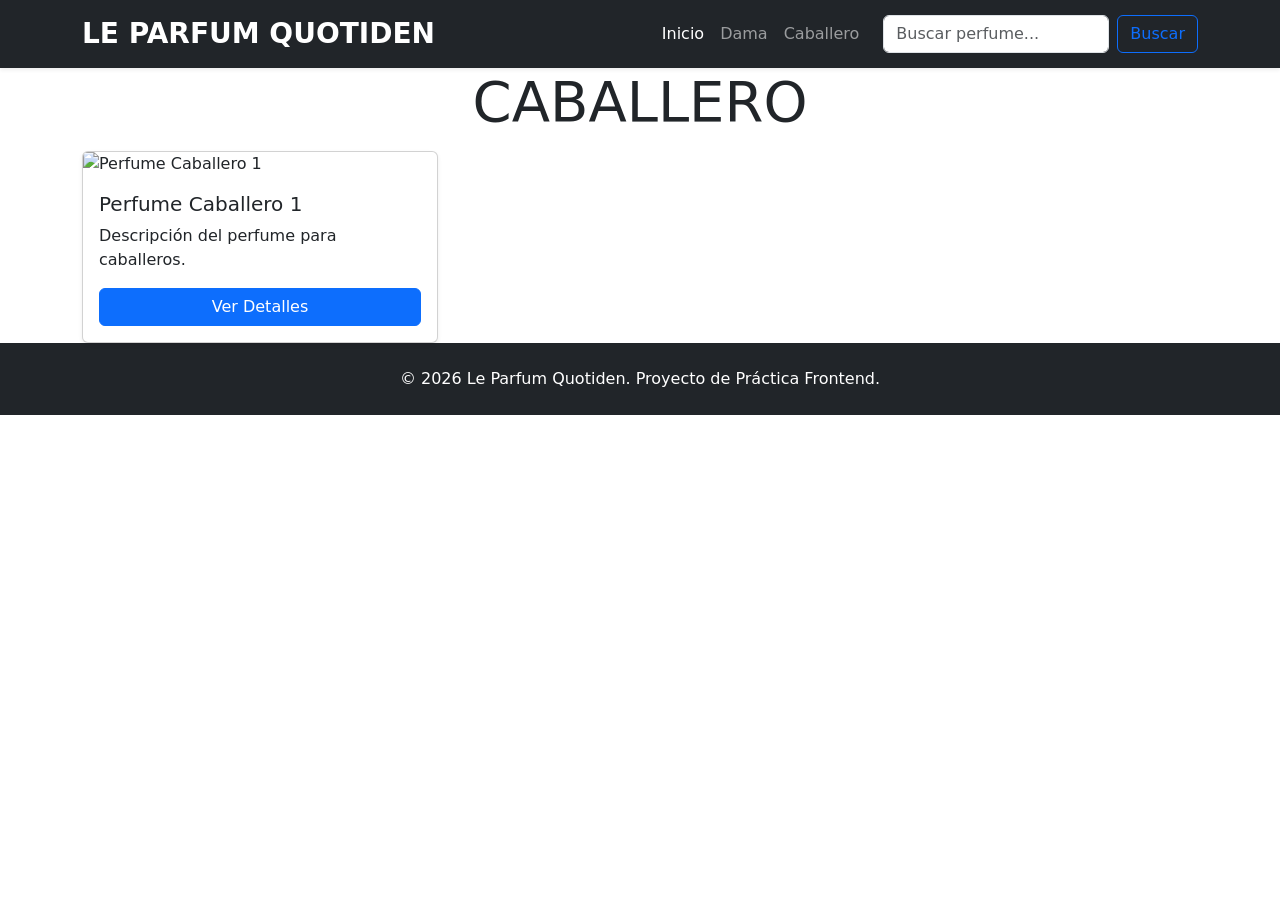
==== caballero.html @ 0f51bd33 "feature: Se agrega navegación en navbar y en tarjetas con páginas ejemplo" ====
<!DOCTYPE html>
<html lang="es">
<head>
    <meta charset="UTF-8">
    <meta name="viewport" content="width=device-width, initial-scale=1.0">
    <title>Le Parfum Quotiden</title>
    
    <link href="https://cdn.jsdelivr.net/npm/bootstrap@5.3.8/dist/css/bootstrap.min.css" rel="stylesheet" integrity="sha384-sRIl4kxILFvY47J16cr9ZwB07vP4J8+LH7qKQnuqkuIAvNWLzeN8tE5YBujZqJLB" crossorigin="anonymous">
    
    <link rel="stylesheet" href="./src/css/style.css">
</head>
<body>
    <header>
        <nav class="navbar navbar-expand-lg navbar-dark bg-dark shadow-sm">
            <div class="container">
                <a class="navbar-brand fw-bold fs-3" href="#">
                    LE PARFUM QUOTIDEN
                </a>

                <button class="navbar-toggler" type="button" data-bs-toggle="collapse" data-bs-target="#navbarPerfumes">
                    <span class="navbar-toggler-icon"></span>
                </button>

                <div class="collapse navbar-collapse" id="navbarPerfumes">
                    <ul class="navbar-nav ms-auto mb-2 mb-lg-0">
                        <li class="nav-item"><a class="nav-link active" href="#">Inicio</a></li>
                        <li class="nav-item"><a class="nav-link" href="./dama.html">Dama</a></li>
                        <li class="nav-item"><a class="nav-link" href="./caballero.html">Caballero</a></li>
                    </ul>
                    
                    <form class="d-flex ms-lg-3" role="search">
                        <input class="form-control me-2" type="search" placeholder="Buscar perfume..." aria-label="Search">
                        <button class="btn btn-outline-primary" type="submit">Buscar</button>
                    </form>
                </div>
            </div>
        </nav>
    </header>

    <main>
        <!-- Esta sección es para las tarjetas de perfumes para caballeros. -->
        <p class="display-4 text-center">CABALLERO</p>
        <div class="container">
            <div class="row g-4">
                <div class="col-md-4">
                    <div class="card h-100 shadow-sm">
                        <img src="https://images.unsplash.com/photo-1592945403244-b3fbafd7f539?q=80&w=400" class="card-img-top" alt="Perfume Caballero 1">
                        <div class="card-body d-flex flex-column">
                            <h5 class="card-title">Perfume Caballero 1</h5>
                            <p class="card-text">Descripción del perfume para caballeros.</p>
                            <a href="#" class="btn btn-primary mt-auto">Ver Detalles</a>
                        </div>
                    </div>
                </div>
            </div>
        </div>
    </main>

    <footer class="bg-dark text-white text-center py-4 mt-auto">
        <div></div>
        <div class="container">
            <p class="mb-0">&copy; 2026 Le Parfum Quotiden. Proyecto de Práctica Frontend.</p>
        </div>
    </footer>

    <script src="./node_modules/bootstrap/dist/js/bootstrap.bundle.min.js"></script>
    <script src="./main.js"></script>
</body>
</html>
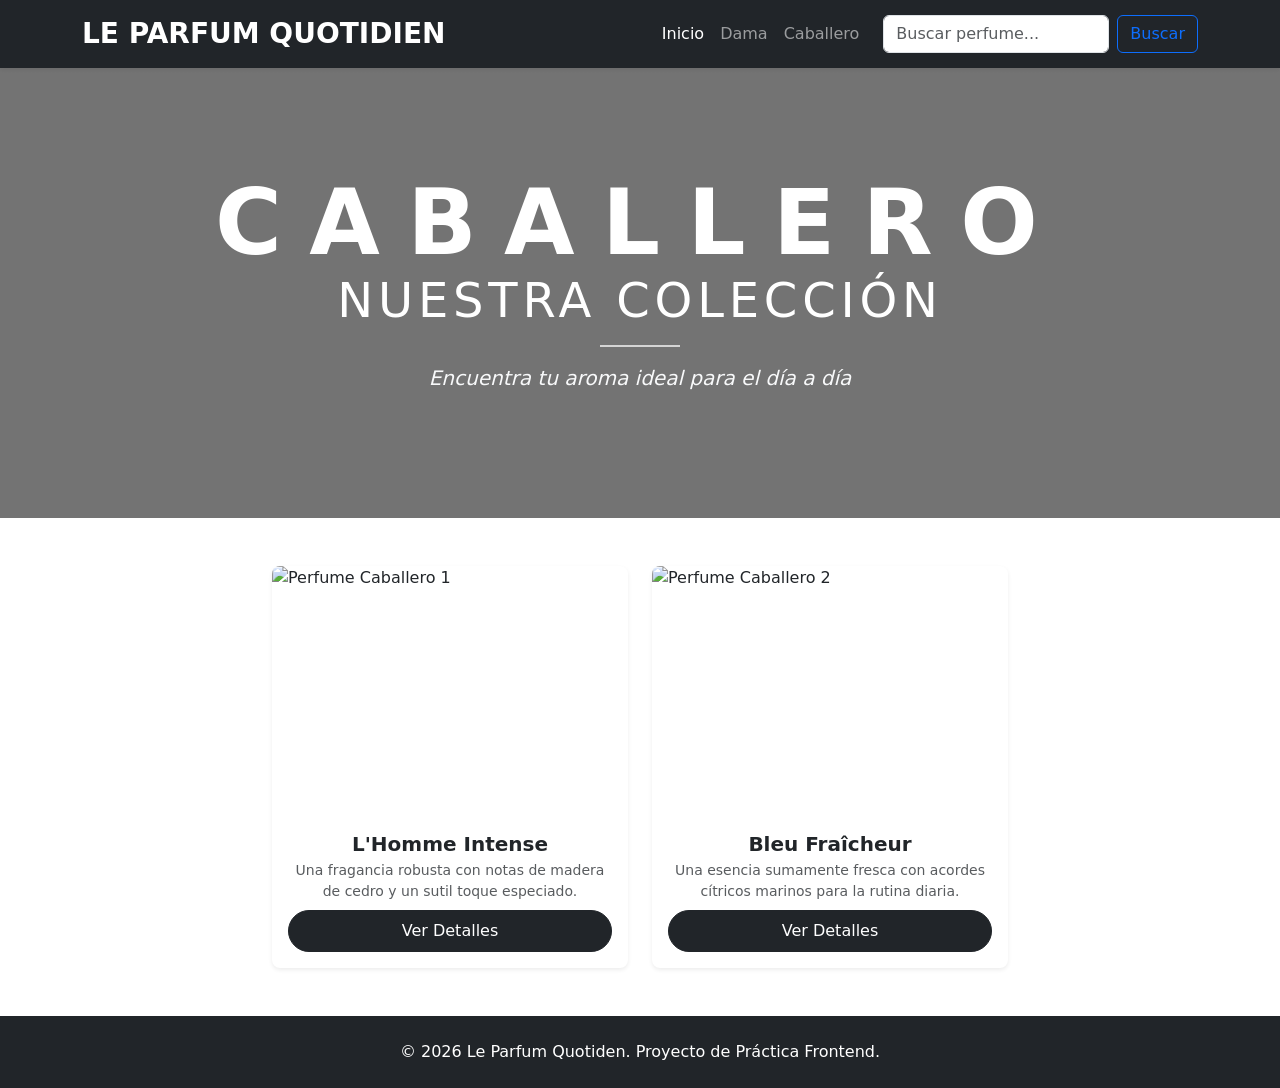
==== commit d067ad8a: "Modificaciones en Caballero y Dama, mejorando el estilo" ====
--- a/caballero.html
+++ b/caballero.html
@@ -3,7 +3,7 @@
 <head>
     <meta charset="UTF-8">
     <meta name="viewport" content="width=device-width, initial-scale=1.0">
-    <title>Le Parfum Quotiden</title>
+    <title>Caballero - Le Parfum Quotiden</title>
     
     <link href="https://cdn.jsdelivr.net/npm/bootstrap@5.3.8/dist/css/bootstrap.min.css" rel="stylesheet" integrity="sha384-sRIl4kxILFvY47J16cr9ZwB07vP4J8+LH7qKQnuqkuIAvNWLzeN8tE5YBujZqJLB" crossorigin="anonymous">
     
@@ -14,7 +14,7 @@
         <nav class="navbar navbar-expand-lg navbar-dark bg-dark shadow-sm">
             <div class="container">
                 <a class="navbar-brand fw-bold fs-3" href="#">
-                    LE PARFUM QUOTIDEN
+                    LE PARFUM QUOTIDIEN
                 </a>
 
                 <button class="navbar-toggler" type="button" data-bs-toggle="collapse" data-bs-target="#navbarPerfumes">
@@ -38,22 +38,61 @@
     </header>
 
     <main>
-        <!-- Esta sección es para las tarjetas de perfumes para caballeros. -->
-        <p class="display-4 text-center">CABALLERO</p>
-        <div class="container">
-            <div class="row g-4">
-                <div class="col-md-4">
-                    <div class="card h-100 shadow-sm">
-                        <img src="https://images.unsplash.com/photo-1592945403244-b3fbafd7f539?q=80&w=400" class="card-img-top" alt="Perfume Caballero 1">
-                        <div class="card-body d-flex flex-column">
-                            <h5 class="card-title">Perfume Caballero 1</h5>
-                            <p class="card-text">Descripción del perfume para caballeros.</p>
-                            <a href="#" class="btn btn-primary mt-auto">Ver Detalles</a>
+        <!-- CABECERA PRINCIPAL (NUEVA IMAGEN DE FONDO REFORZADA) -->
+        <header class="position-relative text-white text-center d-flex align-items-center justify-content-center" 
+            style="background: linear-gradient(rgba(0, 0, 0, 0.55), rgba(0, 0, 0, 0.55)), url('https://images.unsplash.com/photo-1547887537-6158d64c35b3?auto=format&fit=crop&q=80&w=1600') no-repeat center center; background-size: cover; min-height: 50vh;">
+        
+            <div class="container py-5">
+                <span class="d-block text-uppercase fw-bold tracking-widest mb-1" 
+                      style="font-size: calc(2.5rem + 4vw); letter-spacing: 0.3em; line-height: 1;">
+                    Caballero
+                </span>
+                
+                <h1 class="display-5 fw-light text-uppercase mb-3" style="letter-spacing: 0.1em;">
+                    Nuestra colección
+                </h1>
+                
+                <div class="mx-auto my-3" style="width: 80px; height: 2px; background-color: #ffffff; opacity: 0.7;"></div>
+                
+                <p class="fs-5 fw-light text-light" style="font-style: italic;">
+                    Encuentra tu aroma ideal para el día a día
+                </p>
+            </div>
+        </header>
+        <div class="container py-5">
+            <div class="row g-4 justify-content-center">
+                
+                <div class="col-md-4 col-sm-6">
+                    <div class="card h-100 shadow-sm border-0 rounded-3 overflow-hidden">
+                        <img src="https://images.unsplash.com/photo-1592945403244-b3fbafd7f539?q=80&w=400" 
+                             class="card-img-top" 
+                             alt="Perfume Caballero 1" 
+                             style="height: 250px; object-fit: cover;">
+                        <div class="card-body d-flex flex-column text-center p-3">
+                            <h5 class="card-title fw-bold mb-1 fs-5">L'Homme Intense</h5>
+                            <p class="card-text text-muted small flex-grow-1 mb-2">Una fragancia robusta con notas de madera de cedro y un sutil toque especiado.</p>
+                            <a href="#" class="btn btn-dark w-100 mt-auto rounded-pill py-2 small">Ver Detalles</a>
                         </div>
                     </div>
                 </div>
+
+                <div class="col-md-4 col-sm-6">
+                    <div class="card h-100 shadow-sm border-0 rounded-3 overflow-hidden">
+                        <img src="https://images.unsplash.com/photo-1523293182086-7651a899d37f?q=80&w=400" 
+                             class="card-img-top" 
+                             alt="Perfume Caballero 2" 
+                             style="height: 250px; object-fit: cover;">
+                        <div class="card-body d-flex flex-column text-center p-3">
+                            <h5 class="card-title fw-bold mb-1 fs-5">Bleu Fraîcheur</h5>
+                            <p class="card-text text-muted small flex-grow-1 mb-2">Una esencia sumamente fresca con acordes cítricos marinos para la rutina diaria.</p>
+                            <a href="#" class="btn btn-dark w-100 mt-auto rounded-pill py-2 small">Ver Detalles</a>
+                        </div>
+                    </div>
+                </div>
+
             </div>
         </div>
+
     </main>
 
     <footer class="bg-dark text-white text-center py-4 mt-auto">
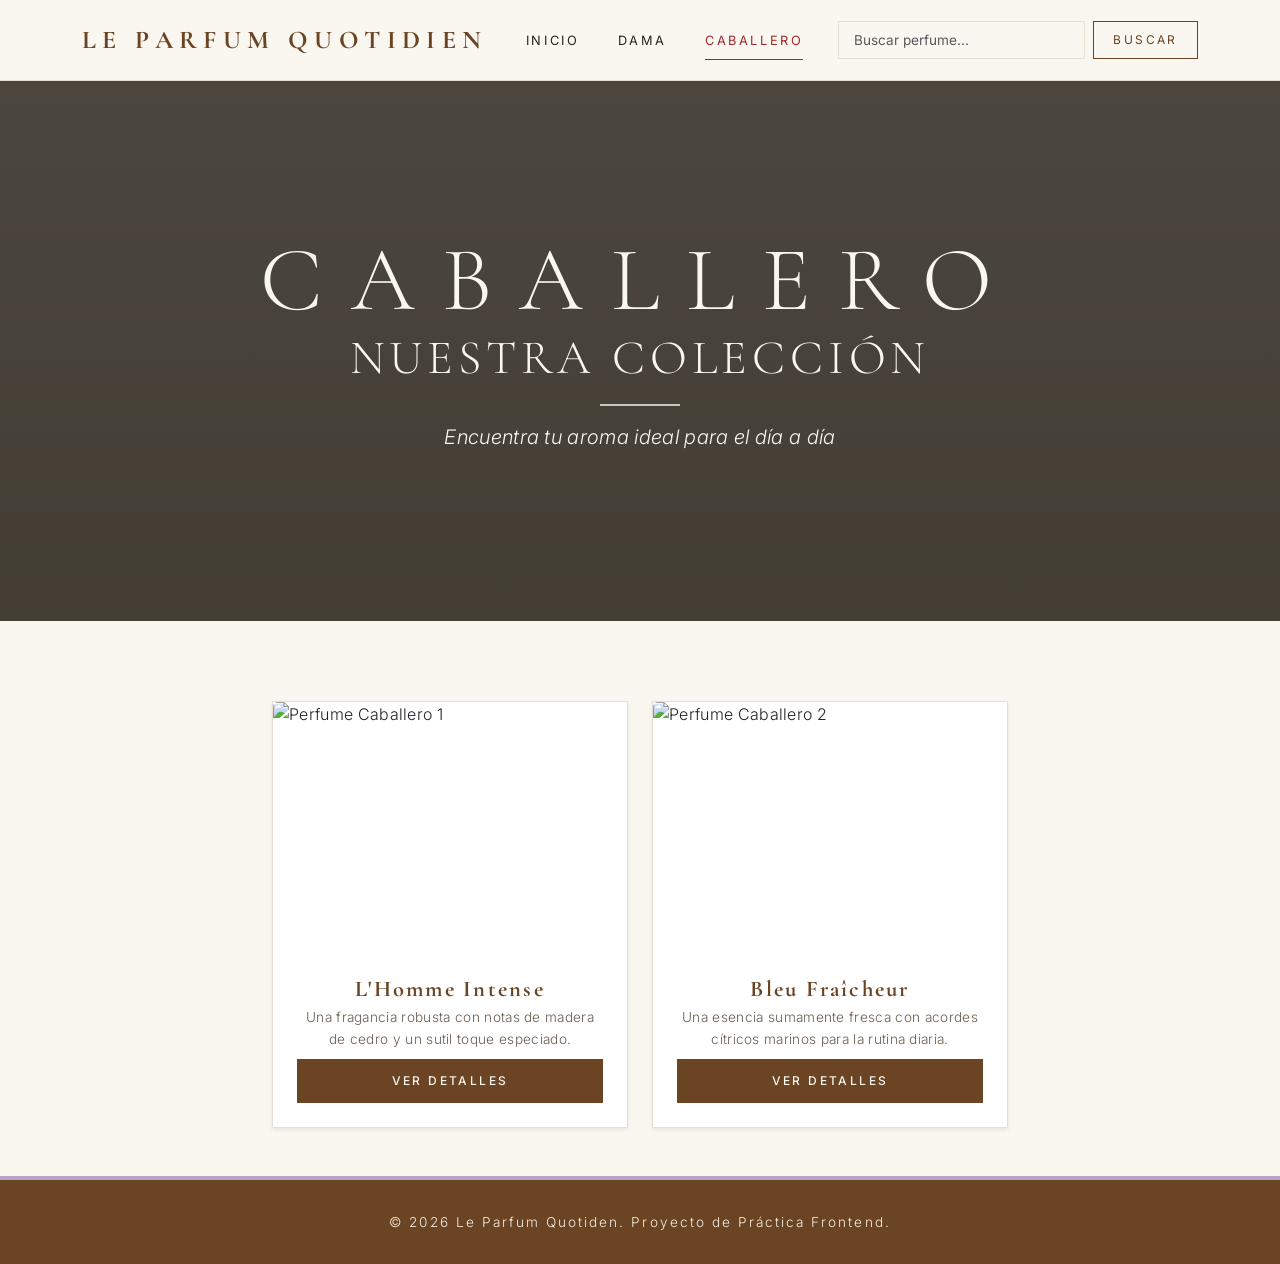
==== commit 6ef6cb1e: "Cambios de estilo y correccion nav" ====
--- a/caballero.html
+++ b/caballero.html
@@ -7,13 +7,13 @@
     
     <link href="https://cdn.jsdelivr.net/npm/bootstrap@5.3.8/dist/css/bootstrap.min.css" rel="stylesheet" integrity="sha384-sRIl4kxILFvY47J16cr9ZwB07vP4J8+LH7qKQnuqkuIAvNWLzeN8tE5YBujZqJLB" crossorigin="anonymous">
     
-    <link rel="stylesheet" href="./src/css/style.css">
+    <link rel="stylesheet" href="./src/css/styles.css">
 </head>
 <body>
     <header>
         <nav class="navbar navbar-expand-lg navbar-dark bg-dark shadow-sm">
             <div class="container">
-                <a class="navbar-brand fw-bold fs-3" href="#">
+                <a class="navbar-brand fw-bold fs-3" href="./index.html">
                     LE PARFUM QUOTIDIEN
                 </a>
 
@@ -23,9 +23,9 @@
 
                 <div class="collapse navbar-collapse" id="navbarPerfumes">
                     <ul class="navbar-nav ms-auto mb-2 mb-lg-0">
-                        <li class="nav-item"><a class="nav-link active" href="#">Inicio</a></li>
+                        <li class="nav-item"><a class="nav-link" href="./index.html">Inicio</a></li>
                         <li class="nav-item"><a class="nav-link" href="./dama.html">Dama</a></li>
-                        <li class="nav-item"><a class="nav-link" href="./caballero.html">Caballero</a></li>
+                        <li class="nav-item"><a class="nav-link active" href="./caballero.html">Caballero</a></li>
                     </ul>
                     
                     <form class="d-flex ms-lg-3" role="search">
@@ -50,7 +50,7 @@
                 
                 <h1 class="display-5 fw-light text-uppercase mb-3" style="letter-spacing: 0.1em;">
                     Nuestra colección
-                </h1>
+                </h1> 
                 
                 <div class="mx-auto my-3" style="width: 80px; height: 2px; background-color: #ffffff; opacity: 0.7;"></div>
                 
@@ -102,7 +102,7 @@
         </div>
     </footer>
 
-    <script src="./node_modules/bootstrap/dist/js/bootstrap.bundle.min.js"></script>
+    <script src="https://cdn.jsdelivr.net/npm/bootstrap@5.3.8/dist/js/bootstrap.bundle.min.js"></script>
     <script src="./main.js"></script>
 </body>
 </html>
--- a/src/css/styles.css
+++ b/src/css/styles.css
@@ -0,0 +1,424 @@
+/* ============================================
+   LE PARFUM QUOTIDIEN — Estilos minimalistas
+   Paleta: madera, lavanda, vainilla, rojo intenso
+   ============================================ */
+
+@import url('https://fonts.googleapis.com/css2?family=Cormorant+Garamond:wght@300;400;500;600;700&family=Inter:wght@300;400;500;600&display=swap');
+
+:root {
+    --madera-oscura: #6B4423;
+    --madera-media:  #8B6B47;
+    --madera-clara:  #C4A57B;
+    --lavanda:       #B6A5C8;
+    --lavanda-suave: #E8E0EF;
+    --vainilla:      #FAF6F0;
+    --crema:         #F5EDE0;
+    --rojo-intenso:  #A0282D;
+    --rojo-hover:    #7A1E22;
+    --texto:         #2C2418;
+    --texto-suave:   #6B5D4F;
+    --linea:         #E8DFD2;
+}
+
+/* ---------- BASE ---------- */
+html, body {
+    height: 100%;
+}
+
+body {
+    font-family: 'Inter', sans-serif;
+    background-color: var(--vainilla);
+    color: var(--texto);
+    font-weight: 300;
+    letter-spacing: 0.02em;
+    display: flex;
+    flex-direction: column;
+}
+
+main {
+    flex: 1;
+}
+
+h1, h2, h3, h4, h5, h6,
+.card-title,
+.navbar-brand {
+    font-family: 'Cormorant Garamond', serif;
+    font-weight: 500;
+    letter-spacing: 0.04em;
+    color: var(--texto);
+}
+
+/* ---------- NAVBAR ---------- */
+.navbar.bg-dark {
+    background-color: var(--vainilla) !important;
+    border-bottom: 1px solid var(--linea);
+    padding: 1rem 0;
+}
+
+.navbar-dark .navbar-brand {
+    color: var(--madera-oscura) !important;
+    font-size: 1.6rem !important;
+    letter-spacing: 0.25em;
+    text-transform: uppercase;
+    font-weight: 600;
+}
+
+.navbar-dark .nav-link {
+    color: var(--texto) !important;
+    text-transform: uppercase;
+    font-size: 0.8rem;
+    letter-spacing: 0.2em;
+    font-weight: 400;
+    padding: 0.5rem 1.2rem !important;
+    position: relative;
+    transition: color 0.25s ease;
+}
+
+.navbar-dark .nav-link:hover,
+.navbar-dark .nav-link.active {
+    color: var(--rojo-intenso) !important;
+}
+
+.navbar-dark .nav-link.active::after {
+    content: '';
+    position: absolute;
+    bottom: -2px;
+    left: 1.2rem;
+    right: 1.2rem;
+    height: 1px;
+    background-color: var(--rojo-intenso);
+}
+
+.navbar-dark .navbar-toggler {
+    border-color: var(--madera-clara);
+}
+
+.navbar-dark .navbar-toggler-icon {
+    filter: invert(0.7) sepia(0.4);
+}
+
+/* Buscador */
+.navbar .form-control {
+    border: 1px solid var(--linea);
+    background-color: transparent;
+    border-radius: 0;
+    font-size: 0.85rem;
+    padding: 0.5rem 0.9rem;
+}
+
+.navbar .form-control:focus {
+    border-color: var(--lavanda);
+    box-shadow: none;
+    background-color: #fff;
+}
+
+.navbar .btn-outline-primary {
+    color: var(--madera-oscura);
+    border: 1px solid var(--madera-oscura);
+    border-radius: 0;
+    text-transform: uppercase;
+    font-size: 0.75rem;
+    letter-spacing: 0.2em;
+    padding: 0.5rem 1.2rem;
+    background: transparent;
+    transition: all 0.3s ease;
+}
+
+.navbar .btn-outline-primary:hover {
+    background-color: var(--madera-oscura);
+    color: var(--vainilla);
+}
+
+/* ---------- CAROUSEL ---------- */
+.carousel-item {
+    height: 85vh;
+}
+
+.carousel-video,
+.carousel-img,
+.carousel-item img {
+    height: 100%;
+    width: 100%;
+    object-fit: cover;
+    filter: brightness(0.85);
+}
+
+/* Iframe de YouTube en el carrusel: llenar el area sin barras negras */
+.ratio-carousel {
+    position: relative;
+    width: 100%;
+    height: 100%;
+    overflow: hidden;
+}
+
+.ratio-carousel iframe {
+    position: absolute;
+    top: 50%;
+    left: 50%;
+    width: 100vw;
+    height: 56.25vw;       /* 16:9 sobre el ancho */
+    min-height: 100%;
+    min-width: 177.78vh;   /* 16:9 sobre el alto */
+    transform: translate(-50%, -50%);
+    border: 0;
+    pointer-events: none;  /* impide que el click pause el video */
+}
+
+.carousel-caption {
+    background: transparent !important;
+    bottom: 15%;
+}
+
+.carousel-caption h5 {
+    font-family: 'Cormorant Garamond', serif;
+    font-size: 2.5rem;
+    font-weight: 400;
+    letter-spacing: 0.15em;
+    text-transform: uppercase;
+    color: var(--vainilla);
+    text-shadow: 0 2px 12px rgba(0, 0, 0, 0.4);
+}
+
+.carousel-caption p {
+    font-size: 1rem;
+    font-weight: 300;
+    letter-spacing: 0.1em;
+    color: var(--vainilla);
+    text-shadow: 0 2px 8px rgba(0, 0, 0, 0.5);
+}
+
+.carousel-indicators [data-bs-target] {
+    width: 28px;
+    height: 2px;
+    background-color: rgba(255, 255, 255, 0.6);
+    border: none;
+    margin: 0 4px;
+    transition: background-color 0.3s ease;
+}
+
+.carousel-indicators .active {
+    background-color: var(--rojo-intenso);
+}
+
+.carousel-control-prev-icon,
+.carousel-control-next-icon {
+    background-color: rgba(0, 0, 0, 0.25);
+    border-radius: 50%;
+    padding: 1.4rem;
+    background-size: 45%;
+}
+
+/* ---------- TITULOS DE SECCION ---------- */
+main h2,
+.container h2 {
+    font-family: 'Cormorant Garamond', serif;
+    font-weight: 400;
+    font-size: 2.5rem;
+    letter-spacing: 0.15em;
+    text-transform: uppercase;
+    color: var(--madera-oscura);
+    position: relative;
+    padding-bottom: 1.2rem;
+    margin-bottom: 3rem !important;
+}
+
+main h2::after,
+.container h2::after {
+    content: '';
+    position: absolute;
+    bottom: 0;
+    left: 50%;
+    transform: translateX(-50%);
+    width: 60px;
+    height: 1px;
+    background-color: var(--rojo-intenso);
+}
+
+/* ---------- CARDS DE CATEGORIA (Index) ---------- */
+.category-card {
+    transition: transform 0.4s ease, box-shadow 0.4s ease;
+    cursor: pointer;
+    background-color: #fff !important;
+    border: 1px solid var(--linea) !important;
+    border-radius: 0 !important;
+}
+
+.category-card:hover {
+    transform: translateY(-8px);
+    box-shadow: 0 18px 40px rgba(107, 68, 35, 0.12) !important;
+}
+
+.category-card .card-body {
+    padding: 3rem 2rem !important;
+}
+
+.category-card .card-title {
+    font-size: 1.8rem;
+    letter-spacing: 0.15em;
+    text-transform: uppercase;
+    color: var(--madera-oscura);
+    margin-bottom: 1rem;
+}
+
+.category-card .card-text {
+    color: var(--texto-suave) !important;
+    font-size: 0.9rem;
+    font-style: italic;
+    margin-bottom: 2rem;
+    min-height: 2.5rem;
+}
+
+/* ---------- CARDS DE PRODUCTO (Dama / Caballero / Kits) ---------- */
+.card {
+    background-color: #fff;
+    border: 1px solid var(--linea) !important;
+    border-radius: 0 !important;
+    overflow: hidden;
+    transition: transform 0.4s ease, box-shadow 0.4s ease;
+}
+
+.card:hover {
+    transform: translateY(-6px);
+    box-shadow: 0 18px 40px rgba(107, 68, 35, 0.12) !important;
+}
+
+.card-img-top {
+    transition: transform 0.6s ease;
+}
+
+.card:hover .card-img-top {
+    transform: scale(1.04);
+}
+
+.card-body {
+    padding: 1.5rem !important;
+}
+
+.card-title {
+    font-size: 1.4rem !important;
+    letter-spacing: 0.1em;
+    color: var(--madera-oscura);
+}
+
+.card-text {
+    color: var(--texto-suave) !important;
+    font-size: 0.85rem;
+    line-height: 1.6;
+}
+
+/* ---------- BOTONES ---------- */
+.btn-primary,
+.btn-dark {
+    background-color: var(--madera-oscura) !important;
+    border: 1px solid var(--madera-oscura) !important;
+    color: var(--vainilla) !important;
+    border-radius: 0 !important;
+    text-transform: uppercase;
+    letter-spacing: 0.2em;
+    font-size: 0.75rem;
+    font-weight: 500;
+    padding: 0.75rem 1.5rem !important;
+    transition: all 0.3s ease;
+}
+
+.btn-primary:hover,
+.btn-dark:hover {
+    background-color: var(--rojo-intenso) !important;
+    border-color: var(--rojo-intenso) !important;
+    color: var(--vainilla) !important;
+    letter-spacing: 0.25em;
+}
+
+.btn.rounded-pill {
+    border-radius: 0 !important;
+}
+
+/* ---------- HEROES DE CATEGORIA (Dama / Caballero) ---------- */
+main > header.position-relative {
+    min-height: 60vh !important;
+    margin-bottom: 2rem;
+}
+
+main > header.position-relative::before {
+    content: '';
+    position: absolute;
+    inset: 0;
+    background: linear-gradient(rgba(44, 36, 24, 0.55), rgba(44, 36, 24, 0.65));
+    z-index: 1;
+}
+
+main > header.position-relative > * {
+    position: relative;
+    z-index: 2;
+}
+
+main > header.position-relative span,
+main > header.position-relative h1,
+main > header.position-relative p {
+    color: var(--vainilla) !important;
+}
+
+main > header.position-relative span {
+    font-family: 'Cormorant Garamond', serif;
+    font-weight: 300 !important;
+}
+
+/* ---------- FOOTER ---------- */
+footer.bg-dark {
+    background-color: var(--madera-oscura) !important;
+    color: var(--vainilla) !important;
+    border-top: 4px solid var(--lavanda);
+    padding: 2rem 0 !important;
+    font-size: 0.85rem;
+    letter-spacing: 0.15em;
+}
+
+footer p {
+    color: var(--crema) !important;
+    margin: 0;
+}
+
+/* ---------- ACENTO LAVANDA: detalle decorativo en secciones ---------- */
+.container.mb-5 {
+    background-color: var(--vainilla);
+    padding-top: 4rem;
+    padding-bottom: 4rem;
+}
+
+/* ---------- RESPONSIVE ---------- */
+@media (max-width: 768px) {
+    .navbar-dark .navbar-brand {
+        font-size: 1.1rem !important;
+        letter-spacing: 0.15em;
+    }
+    .carousel-item {
+        height: 85vh;
+    }
+    main h2,
+    .container h2 {
+        font-size: 1.8rem;
+    }
+    .carousel-caption h5 {
+        font-size: 1.5rem;
+    }
+}
+
+.ratio-carousel {
+    position: relative;
+    width: 100%;
+    height: 100%;
+    overflow: hidden;
+}
+
+.ratio-carousel iframe {
+    position: absolute;
+    top: 50%;
+    left: 50%;
+    width: 100vw;
+    height: 56.25vw; /* 16:9 sobre el ancho */
+    min-height: 100%;
+    min-width: 177.78vh; /* 16:9 sobre el alto */
+    transform: translate(-50%, -50%);
+    border: 0;
+    pointer-events: none; /* impide que el click en el video pause */
+}
